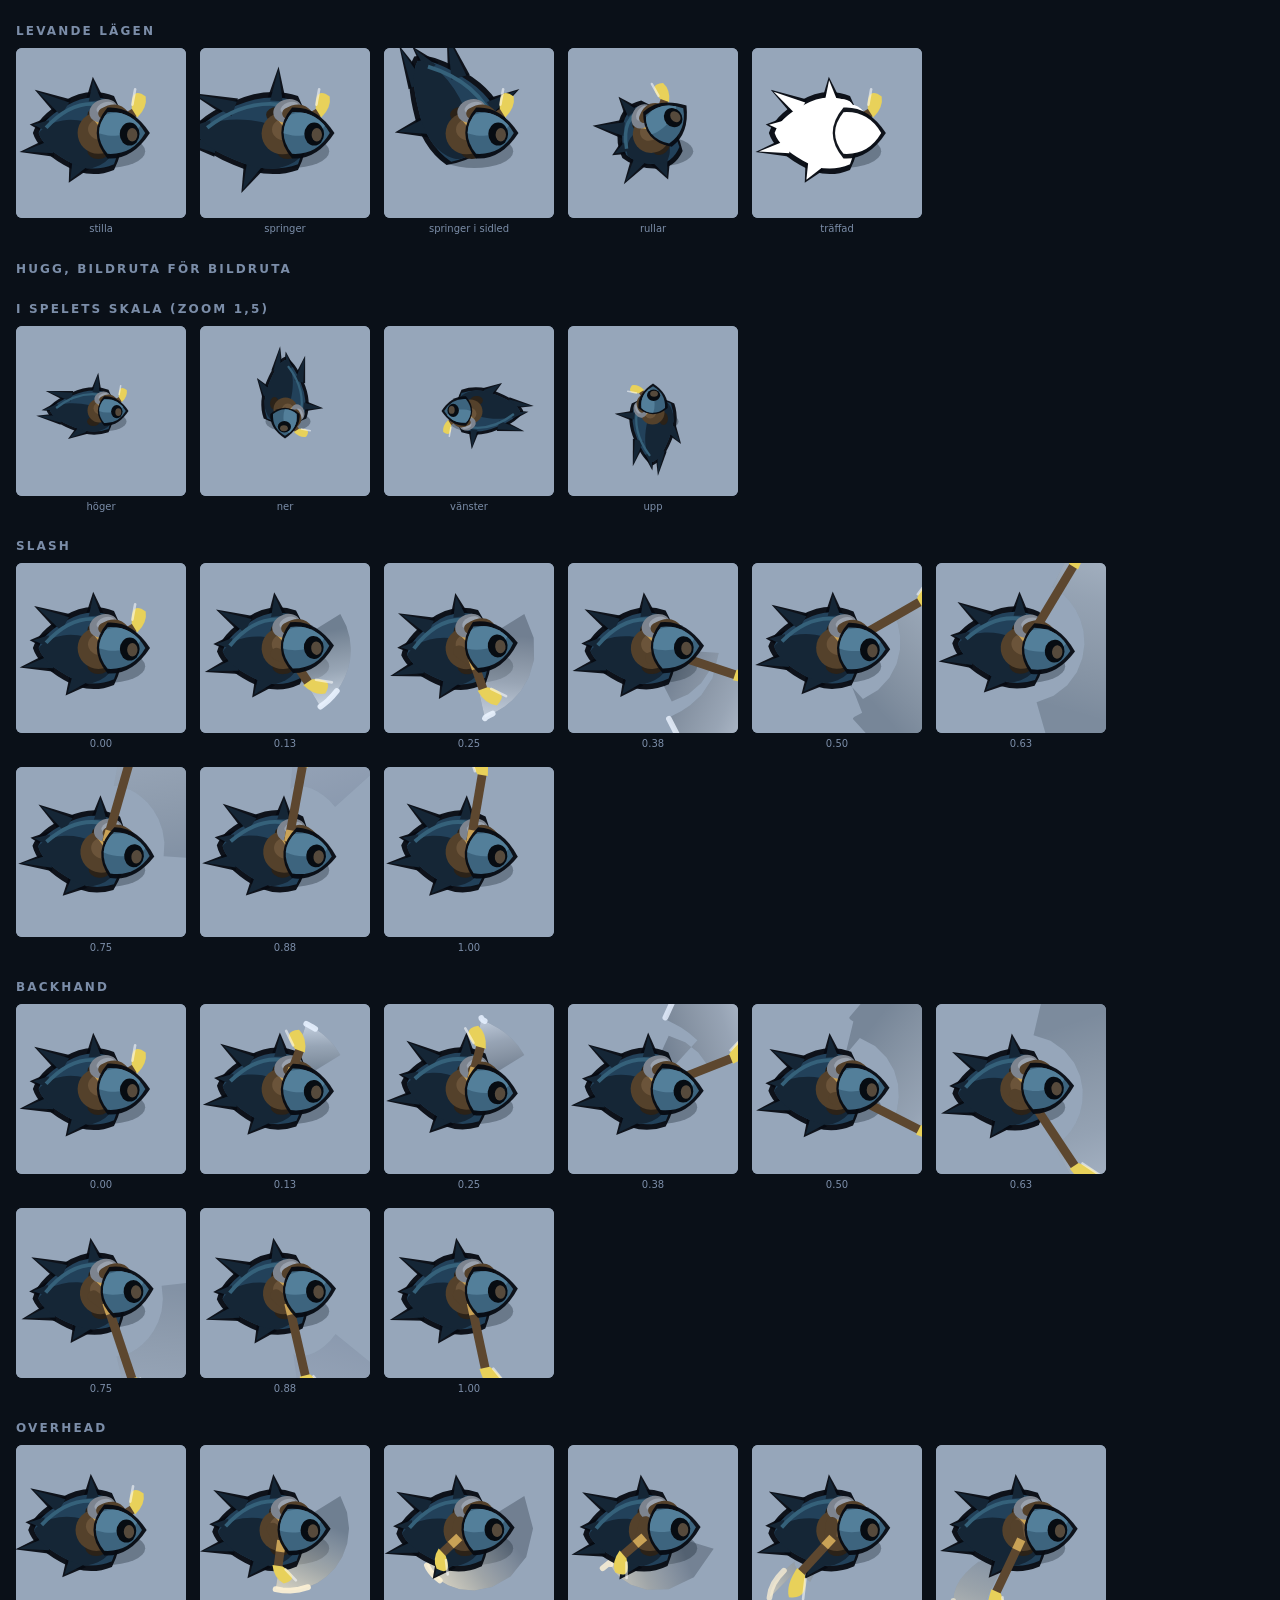
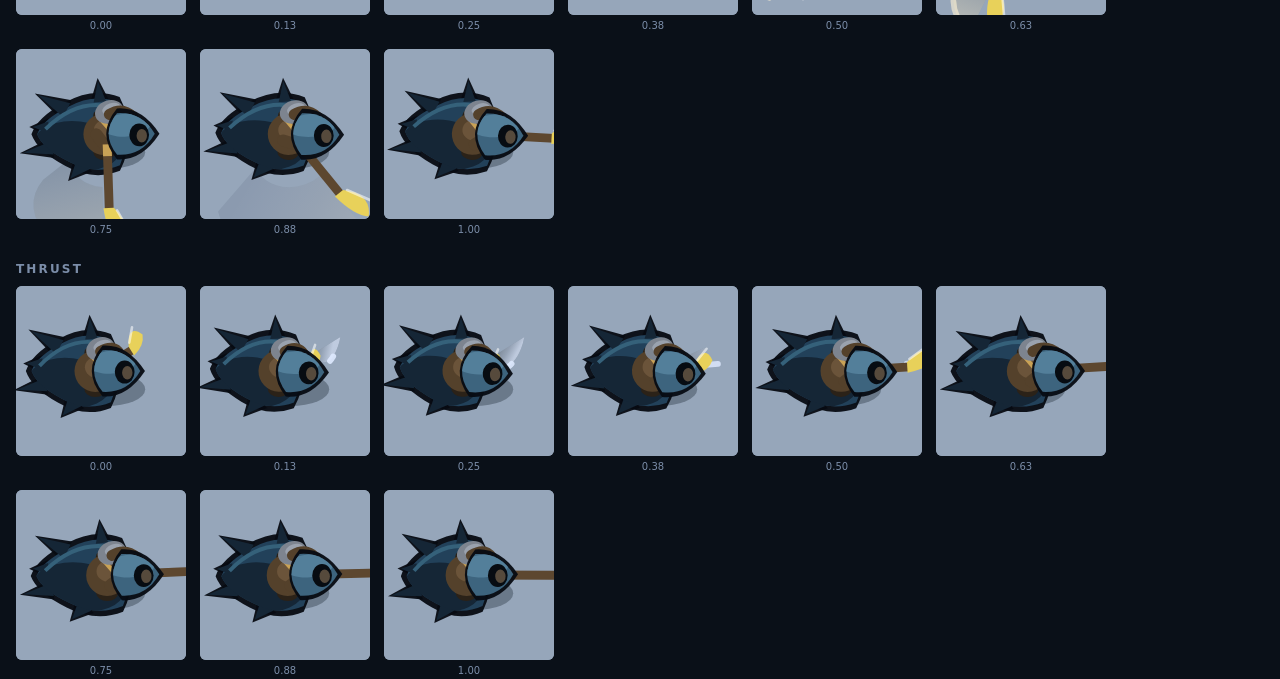
==== sprite-lab.html @ 9b59ae5e "Barbaren får en riggad figur med fyra olika hugg Spelet är top-down, så en profil hade inte fungerat" ====
<!doctype html>
<html lang="sv">
<head>
<meta charset="utf-8">
<title>Frosthem — figurlabb</title>
<style>
  body{margin:0;background:#0a1018;color:#cfdcec;font:13px/1.5 system-ui,sans-serif}
  h2{font-size:12px;letter-spacing:.18em;text-transform:uppercase;color:#7b8da8;margin:22px 0 8px 16px}
  canvas{display:block;margin:0 16px;background:#8f9fb4;border-radius:6px}
  .row{display:flex;gap:14px;flex-wrap:wrap;margin:0 16px}
  .cell{text-align:center}
  .cell canvas{margin:0}
  .cell span{font-size:10px;color:#7b8da8}
</style>
</head>
<body>
<h2>Levande lägen</h2>
<div class="row" id="live"></div>
<h2>Hugg, bildruta för bildruta</h2>
<div id="strips"></div>
<script type="module">
import { drawHero, ATTACKS } from './src/render/hero.js';
import { createPlayer } from './src/entities/player.js';

const SCALE = 2.6, W = 170, H = 170;

function mkPlayer() {
  const p = createPlayer('Labb');
  p.equipment.weapon = { rarity: 'rare', base: { icon: '🪓' }, mods: {} };
  p.pos = { x: W / 2 / SCALE, y: H / 2 / SCALE };
  return p;
}
function cell(label) {
  const d = document.createElement('div'); d.className = 'cell';
  const c = document.createElement('canvas');
  c.width = W; c.height = H;
  const s = document.createElement('span'); s.textContent = label;
  d.appendChild(c); d.appendChild(s);
  return { d, ctx: c.getContext('2d') };
}
function paint(ctx, p) {
  ctx.setTransform(1, 0, 0, 1, 0, 0);
  ctx.clearRect(0, 0, W, H);
  ctx.fillStyle = '#96a6ba'; ctx.fillRect(0, 0, W, H);
  ctx.setTransform(SCALE, 0, 0, SCALE, 0, 0);
  drawHero(ctx, { player: p });
}

// --- levande lägen ---
const live = document.getElementById('live');
const modes = [
  ['stilla', p => { p.moving = false; }],
  ['springer', p => { p.moving = true; p.moveAngle = p.facing; p.walkPhase = performance.now() / 260; }],
  ['springer i sidled', p => { p.moving = true; p.moveAngle = p.facing + 1.9; p.walkPhase = performance.now() / 260; }],
  ['rullar', p => { p.roll = { t: 0.28 - (performance.now() / 1000 % 0.28), dur: 0.28, dir: p.facing }; }],
  ['träffad', p => { p.hitFlash = 0.2; }],
];
const liveCells = modes.map(([label, setup]) => {
  const c = cell(label); live.appendChild(c.d);
  return { ...c, setup, p: mkPlayer() };
});
function tick() {
  for (const c of liveCells) { c.p.roll = null; c.p.hitFlash = 0; c.setup(c.p); paint(c.ctx, c.p); }
  requestAnimationFrame(tick);
}
tick();

// --- i spelets egen skala, för att se att silhuetten håller ---
const gh = document.createElement('h2'); gh.textContent = 'i spelets skala (zoom 1,5)';
document.getElementById('strips').appendChild(gh);
const gameRow = document.createElement('div'); gameRow.className = 'row';
document.getElementById('strips').appendChild(gameRow);
for (const [label, dir] of [['höger',0],['ner',Math.PI/2],['vänster',Math.PI],['upp',-Math.PI/2]]) {
  const c = cell(label); gameRow.appendChild(c.d);
  const p = mkPlayer(); p.facing = dir; p.moving = true; p.moveAngle = dir; p.walkPhase = 3;
  c.ctx.setTransform(1,0,0,1,0,0); c.ctx.fillStyle='#96a6ba'; c.ctx.fillRect(0,0,W,H);
  c.ctx.setTransform(1.5,0,0,1.5,0,0);
  p.pos = { x: W/2/1.5, y: H/2/1.5 };
  drawHero(c.ctx, { player: p });
}

// --- huggen, frusna bildrutor ---
const strips = document.getElementById('strips');
for (const name of Object.keys(ATTACKS)) {
  const h = document.createElement('h2'); h.textContent = name; strips.appendChild(h);
  const row = document.createElement('div'); row.className = 'row'; strips.appendChild(row);
  for (let i = 0; i <= 8; i++) {
    const k = i / 8;
    const c = cell(k.toFixed(2)); row.appendChild(c.d);
    const p = mkPlayer();
    p.moving = false;
    p.swing = { t: k * 0.3, dur: 0.3, dir: 0, arc: 1.5, reach: 66, kind: 'basic', variant: name };
    paint(c.ctx, p);
  }
}
</script>
</body>
</html>
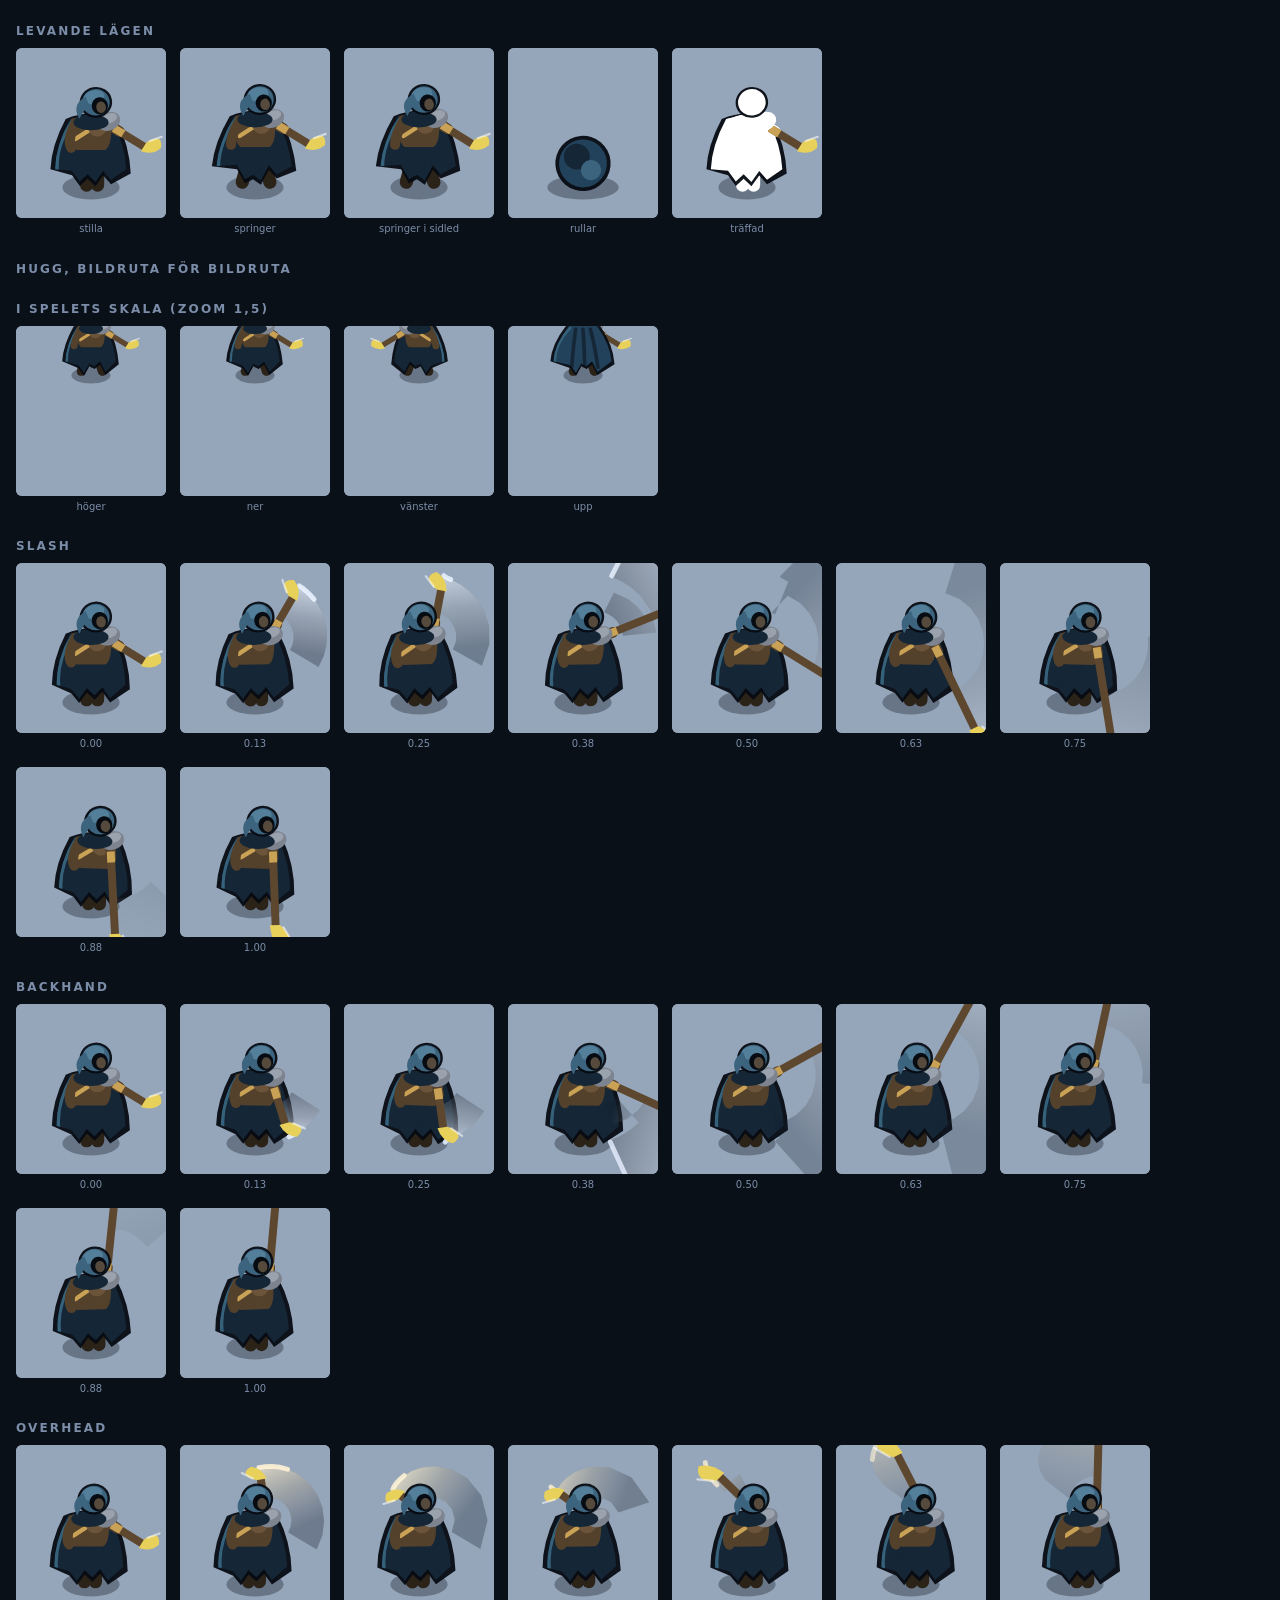
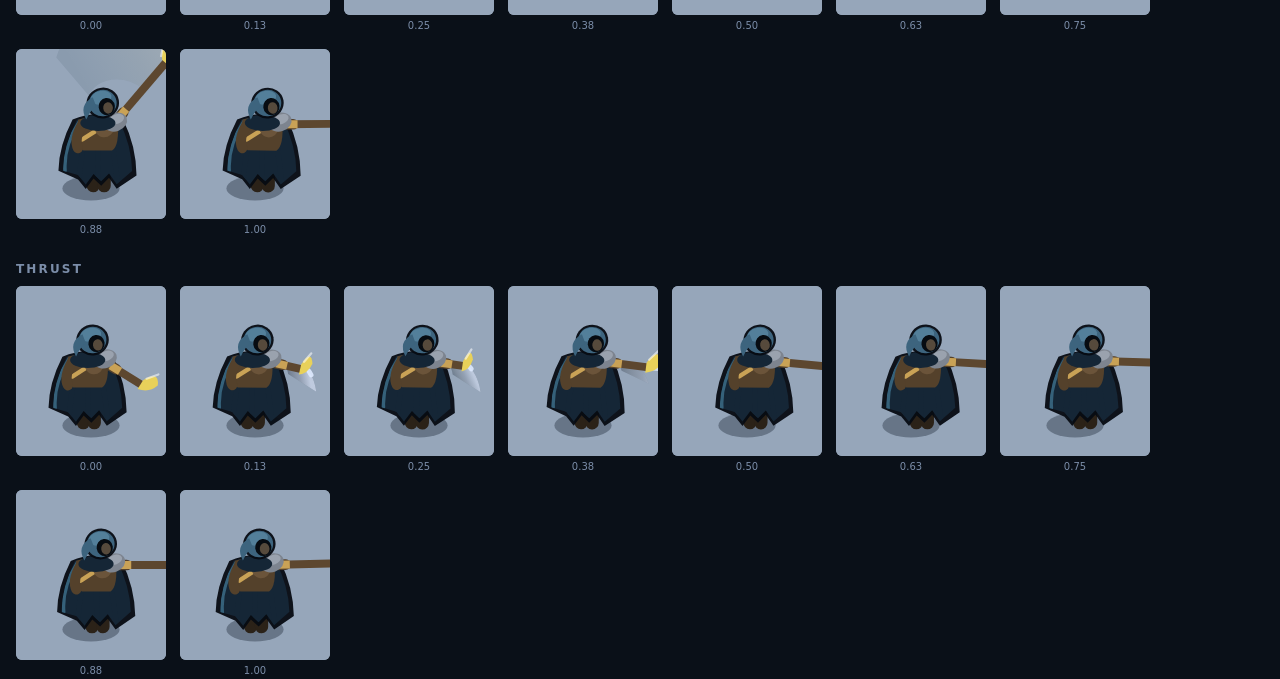
==== commit f39c8fe8: "Låst kameravinkel som i Diablo 2, och allt reser sig ur marken Jag ritade en äkta ovanifrånvy — kame" ====
--- a/sprite-lab.html
+++ b/sprite-lab.html
@@ -20,14 +20,15 @@
 <div id="strips"></div>
 <script type="module">
 import { drawHero, ATTACKS } from './src/render/hero.js';
+import { PROJ } from './src/render/camera.js';
 import { createPlayer } from './src/entities/player.js';
 
-const SCALE = 2.6, W = 170, H = 170;
+const SCALE = 2.2, W = 150, H = 170;
 
 function mkPlayer() {
   const p = createPlayer('Labb');
   p.equipment.weapon = { rarity: 'rare', base: { icon: '🪓' }, mods: {} };
-  p.pos = { x: W / 2 / SCALE, y: H / 2 / SCALE };
+  p.pos = { x: W / 2 / SCALE, y: (H * 0.82 / SCALE) / PROJ };
   return p;
 }
 function cell(label) {
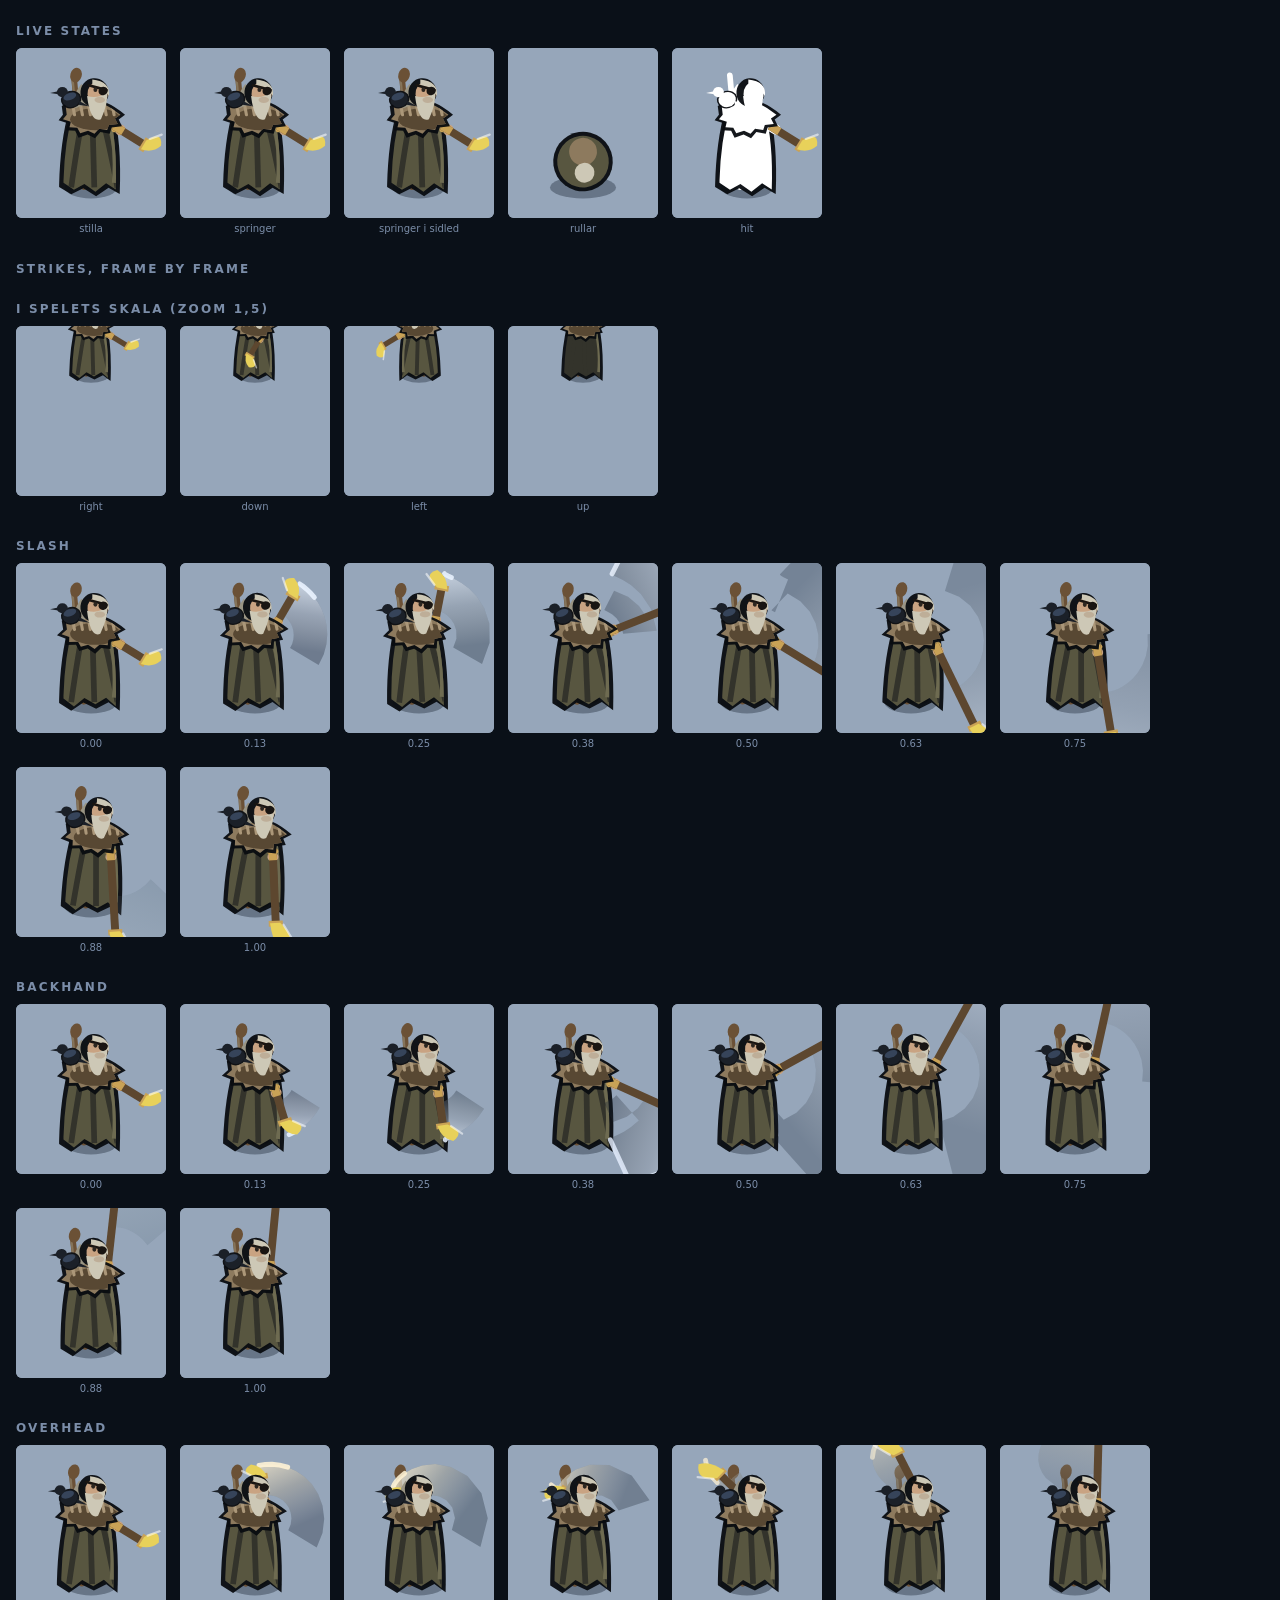
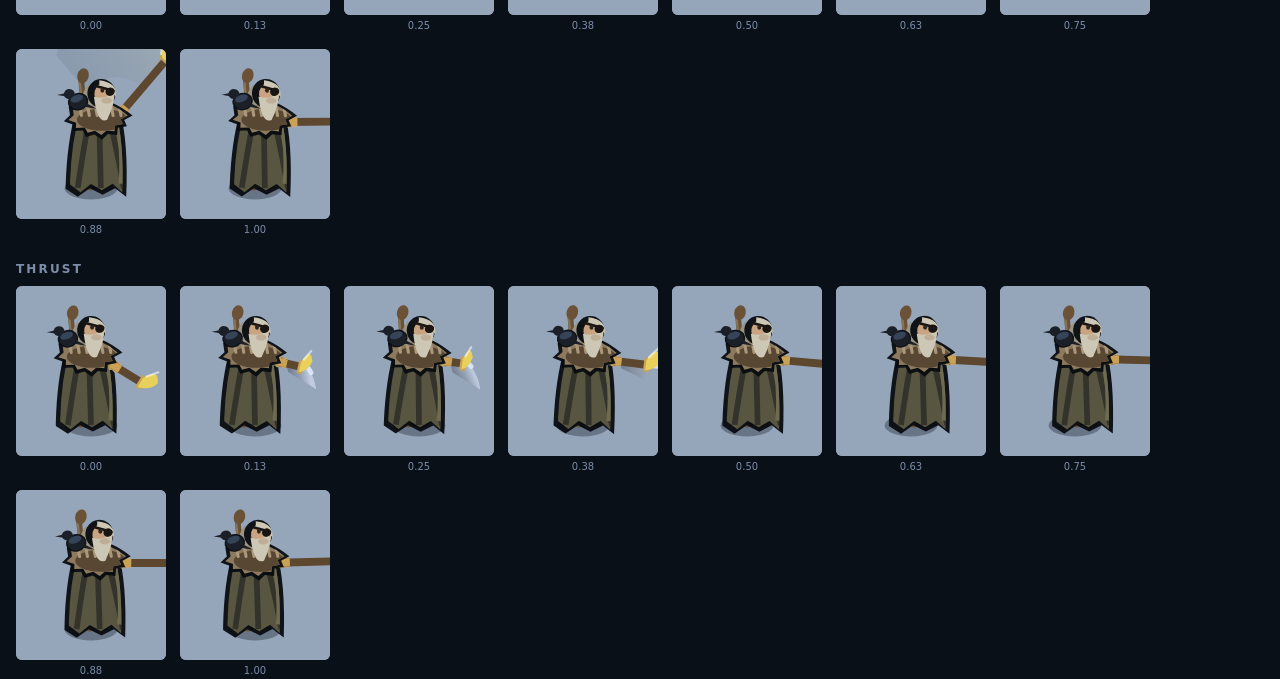
==== commit 0e38c583: "Translate the whole project to English Every player-facing string, every code comment and JSDoc bloc" ====
--- a/sprite-lab.html
+++ b/sprite-lab.html
@@ -14,9 +14,9 @@
 </style>
 </head>
 <body>
-<h2>Levande lägen</h2>
+<h2>Live states</h2>
 <div class="row" id="live"></div>
-<h2>Hugg, bildruta för bildruta</h2>
+<h2>Strikes, frame by frame</h2>
 <div id="strips"></div>
 <script type="module">
 import { drawHero, ATTACKS } from './src/render/hero.js';
@@ -47,14 +47,14 @@
   drawHero(ctx, { player: p });
 }
 
-// --- levande lägen ---
+// --- live states ---
 const live = document.getElementById('live');
 const modes = [
   ['stilla', p => { p.moving = false; }],
   ['springer', p => { p.moving = true; p.moveAngle = p.facing; p.walkPhase = performance.now() / 260; }],
   ['springer i sidled', p => { p.moving = true; p.moveAngle = p.facing + 1.9; p.walkPhase = performance.now() / 260; }],
   ['rullar', p => { p.roll = { t: 0.28 - (performance.now() / 1000 % 0.28), dur: 0.28, dir: p.facing }; }],
-  ['träffad', p => { p.hitFlash = 0.2; }],
+  ['hit', p => { p.hitFlash = 0.2; }],
 ];
 const liveCells = modes.map(([label, setup]) => {
   const c = cell(label); live.appendChild(c.d);
@@ -66,12 +66,12 @@
 }
 tick();
 
-// --- i spelets egen skala, för att se att silhuetten håller ---
+// --- at the game's own scale, to check the silhouette holds ---
 const gh = document.createElement('h2'); gh.textContent = 'i spelets skala (zoom 1,5)';
 document.getElementById('strips').appendChild(gh);
 const gameRow = document.createElement('div'); gameRow.className = 'row';
 document.getElementById('strips').appendChild(gameRow);
-for (const [label, dir] of [['höger',0],['ner',Math.PI/2],['vänster',Math.PI],['upp',-Math.PI/2]]) {
+for (const [label, dir] of [['right',0],['down',Math.PI/2],['left',Math.PI],['up',-Math.PI/2]]) {
   const c = cell(label); gameRow.appendChild(c.d);
   const p = mkPlayer(); p.facing = dir; p.moving = true; p.moveAngle = dir; p.walkPhase = 3;
   c.ctx.setTransform(1,0,0,1,0,0); c.ctx.fillStyle='#96a6ba'; c.ctx.fillRect(0,0,W,H);
